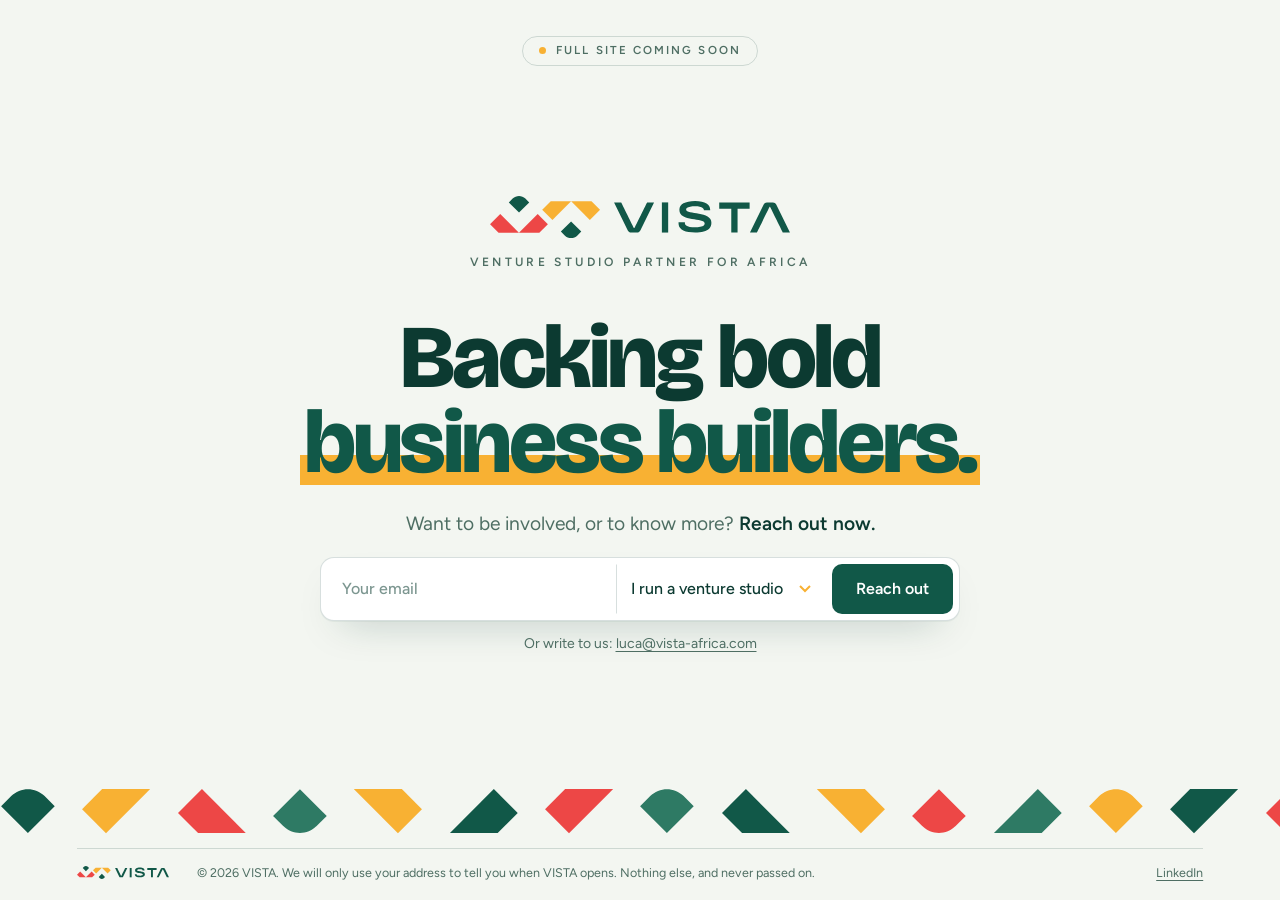
==== b/index.html @ e335570a "Deux variantes B Horizon et C Mosaique, polices hebergees sur place, QR code Summit" ====
<!doctype html>
<html lang="en">
<head>
<meta charset="utf-8">
<meta name="viewport" content="width=device-width, initial-scale=1, viewport-fit=cover">
<title>VISTA | Venture Studio Partner for Africa</title>
<meta name="description" content="VISTA, venture studio partner for Africa. Backing bold business builders.">
<meta name="robots" content="noindex,nofollow">
<meta property="og:title" content="VISTA | Venture Studio Partner for Africa">
<meta property="og:description" content="Backing bold business builders. Want to be involved, or to know more? Reach out now.">
<meta property="og:image" content="https://vista-africa.com/og.png">
<meta name="twitter:card" content="summary_large_image">
<link rel="icon" href="../favicon.svg" type="image/svg+xml">
<link rel="stylesheet" href="../fonts/fonts.css">
<style>
:root {
  --fond: #F3F6F1; --texte: #0C3A31; --doux: #4E6E63; --ligne: rgba(12,58,49,.16);
  --ambre: #F8B133; --rouge: #C8322F; --bouton: #115848; --bouton-texte: #FFFFFF;
  --display: "Bricolage Grotesque", "Arial Narrow", system-ui, sans-serif;
  --corps: "Figtree", system-ui, -apple-system, "Segoe UI", sans-serif;
}
* { box-sizing: border-box; margin: 0; }
html { overflow-x: clip; }
body { background: var(--fond); color: var(--texte); font-family: var(--corps); -webkit-font-smoothing: antialiased; min-height: 100svh; }
.page { min-height: 100svh; display: grid; grid-template-rows: auto 1fr auto auto; overflow: clip;
  padding: clamp(20px, 4vh, 40px) clamp(16px, 6vw, 96px) 0; }
.haut { display: flex; justify-content: center; }
main { align-self: center; text-align: center; max-width: 820px; justify-self: center; padding: 32px 0; }
.logo { width: clamp(200px, 24vw, 300px); height: auto; display: block; margin: 0 auto; }
.descripteur { margin-top: 16px; color: var(--doux); font: 600 12px/1.4 var(--corps); letter-spacing: .28em; text-transform: uppercase; }
h1 { margin-top: clamp(24px, 5vh, 44px); font: 800 clamp(46px, 7vw, 100px)/.95 var(--display); letter-spacing: -.035em; text-wrap: balance; }
h1 span { color: #115848; padding: 0 .04em;
  background: linear-gradient(transparent 62%, var(--ambre) 62%, var(--ambre) 90%, transparent 90%) no-repeat 0 0 / 100% 100%;
  -webkit-box-decoration-break: clone; box-decoration-break: clone; animation: trait .9s .35s cubic-bezier(.2,.8,.2,1) both; }
@keyframes trait { from { background-size: 0% 100%; } }
.ask { margin: clamp(18px, 3vh, 28px) auto 0; font-size: clamp(17px, 1.5vw, 20px); color: var(--doux); }
.ask strong { color: var(--texte); font-weight: 600; }
#inscription { margin: 22px auto 0; max-width: 640px; text-align: left; }
form { background: #FFFFFF; box-shadow: 0 1px 0 rgba(12,58,49,.05), 0 18px 40px -22px rgba(12,58,49,.35); }
input::placeholder { color: #7C9690; }
.merci { text-align: center; } .merci p:first-child { color: #115848; }
.ecrire { margin-top: 14px; font-size: 14px; color: var(--doux); text-align: center; }
.frise { margin: 0 calc(-1 * clamp(16px, 6vw, 96px)); overflow: hidden; padding: 6px 0 14px; }
.rail { display: flex; gap: clamp(14px, 2vw, 26px); width: max-content; animation: defile 70s linear infinite; align-items: flex-end; }
.rail .f { height: clamp(28px, 4vw, 46px); width: auto; flex: none; }
@keyframes defile { to { transform: translateX(-50%); } }
footer { display: flex; flex-wrap: wrap; align-items: center; gap: 10px 28px; border-top: 1px solid var(--ligne);
  padding: 16px 0 20px; font-size: 12.5px; color: var(--doux); }
footer .petit { width: 92px; height: auto; } footer .mention { flex: 1 1 380px; }
@media (prefers-reduced-motion: reduce) { .rail { animation: none; } h1 span { animation: none; } }

input, select, button { font: 500 16px/1 var(--corps); border-radius: 10px; height: 50px; }
input, select { width: 100%; min-width: 0; color: var(--texte); background: transparent; border: 1px solid transparent; padding: 0 14px; }
select { appearance: none; cursor: pointer; padding-right: 34px; border-left-color: var(--ligne); border-radius: 0 10px 10px 0;
  background: url("data:image/svg+xml,%3Csvg xmlns='http://www.w3.org/2000/svg' width='12' height='8'%3E%3Cpath d='M1 1l5 5 5-5' fill='none' stroke='%23F8B133' stroke-width='2'/%3E%3C/svg%3E") no-repeat right 12px center; }
select option { color: #0C3A31; }
input:focus-visible, select:focus-visible { outline: none; border-color: var(--ambre); }
button { border: 0; cursor: pointer; padding: 0 24px; white-space: nowrap; background: var(--bouton); color: var(--bouton-texte); font-weight: 600; transition: filter .2s, transform .2s; }
button:hover { filter: brightness(1.08); } button:active { transform: translateY(1px); }
button:focus-visible { outline: 2px solid var(--texte); outline-offset: 2px; }
form { display: grid; gap: 8px; grid-template-columns: minmax(0, 1.35fr) minmax(0, 1fr) auto; border: 1px solid var(--ligne); border-radius: 14px; padding: 6px; }
.merci { display: none; } .envoye form { display: none; } .envoye .merci { display: block; }
.merci p:first-child { font: 800 30px/1.1 var(--display); letter-spacing: -.02em; }
.merci p + p { margin-top: 6px; font-size: 18px; }
.erreur { margin-top: 10px; font-size: 14px; color: var(--rouge); display: none; } .echec .erreur { display: block; }
.sr { position: absolute; width: 1px; height: 1px; overflow: hidden; clip: rect(0 0 0 0); }
a { color: inherit; text-underline-offset: 3px; }
@media (max-width: 760px) {
  form { grid-template-columns: 1fr; }
  select { border-left-color: transparent; border-top: 1px solid var(--ligne); border-radius: 0; }
}

.bientot { display: inline-flex; align-items: center; gap: 10px; border: 1px solid var(--ligne); border-radius: 999px;
  padding: 8px 16px; font: 600 11.5px/1 var(--corps); letter-spacing: .18em; text-transform: uppercase; color: var(--doux); }
.bientot i { width: 7px; height: 7px; border-radius: 50%; background: var(--ambre); animation: pouls 2.4s ease-in-out infinite; }
@keyframes pouls { 0%, 100% { box-shadow: 0 0 0 0 rgba(248,177,51,.55); } 50% { box-shadow: 0 0 0 7px rgba(248,177,51,0); } }
@media (prefers-reduced-motion: reduce) { .bientot i { animation: none; } }
@media (max-width: 760px) { .descripteur { letter-spacing: .2em; } }

</style>
</head>
<body>
<div class="page">
  <div class="haut"><p class="bientot"><i aria-hidden="true"></i>Full site coming soon</p></div>
  <main>
    <img class="logo" src="../logo_vista_vert.svg" alt="VISTA" width="300" height="42">
    <p class="descripteur">Venture studio partner for Africa</p>
    <h1>Backing bold <span>business builders.</span></h1>
    <p class="ask">Want to be involved, or to know more? <strong>Reach out now.</strong></p>
    <div id="inscription">
      <form id="formulaire" novalidate>
        <label class="sr" for="email">Your email</label>
        <input id="email" name="email" type="email" placeholder="Your email" autocomplete="email" required>
        <label class="sr" for="role">I am…</label>
        <select id="role" name="role" required>
          <option>I run a venture studio</option>
          <option>I invest or fund</option>
          <option>Something else</option>
        </select>
        <button type="submit">Reach out</button>
      </form>
      <div class="merci" role="status" aria-live="polite">
        <p>Thank you.</p>
        <p>You will hear from us before anyone else.</p>
      </div>
      <p class="erreur" role="alert">That did not go through. Please write to us at the address below.</p>
    </div>
    <p class="ecrire">Or write to us: <a href="mailto:luca@vista-africa.com">luca@vista-africa.com</a></p>
  </main>
  <div class="frise" aria-hidden="true"><div class="rail"><svg class="f" viewBox="43.0 -1.0 49.8 41.0" aria-hidden="true"><path fill="#115848" d="M50.98-1.71h33.82v12.78c0,11.61-9.43,21.04-21.04,21.04h-12.78V-1.71h0Z" transform="translate(105.15 73.96) rotate(-135)"/></svg><svg class="f" viewBox="121.2 11.5 69.6 45.9" aria-hidden="true"><polygon fill="#F8B133" points="146.17 56.53 190.02 12.68 189.89 12.55 142.31 12.55 122.25 32.61 146.17 56.53"/></svg><svg class="f" viewBox="-1.0 41.6 69.6 46.0" aria-hidden="true"><polygon fill="#ED4746" points="23.92 42.71 0 66.62 20.06 86.68 67.64 86.68 67.76 86.55 23.92 42.71"/></svg><svg class="f" viewBox="165.0 59.1 49.8 41.0" aria-hidden="true"><path fill="#2E7A64" d="M172.97,67.12h33.82v12.78c0,11.61-9.43,21.04-21.04,21.04h-12.78v-33.82h0Z" transform="translate(115.04 -109.66) rotate(45)"/></svg><svg class="f" viewBox="189.0 11.5 69.6 45.9" aria-hidden="true"><polygon fill="#F8B133" points="233.86 56.53 257.78 32.61 237.72 12.55 190.14 12.55 190.02 12.68 233.86 56.53"/></svg><svg class="f" viewBox="66.8 41.6 69.6 46.0" aria-hidden="true"><polygon fill="#115848" points="111.61 42.71 67.76 86.55 67.89 86.68 115.47 86.68 135.53 66.62 111.61 42.71"/></svg><svg class="f" viewBox="121.2 11.5 69.6 45.9" aria-hidden="true"><polygon fill="#ED4746" points="146.17 56.53 190.02 12.68 189.89 12.55 142.31 12.55 122.25 32.61 146.17 56.53"/></svg><svg class="f" viewBox="43.0 -1.0 49.8 41.0" aria-hidden="true"><path fill="#2E7A64" d="M50.98-1.71h33.82v12.78c0,11.61-9.43,21.04-21.04,21.04h-12.78V-1.71h0Z" transform="translate(105.15 73.96) rotate(-135)"/></svg><svg class="f" viewBox="-1.0 41.6 69.6 46.0" aria-hidden="true"><polygon fill="#115848" points="23.92 42.71 0 66.62 20.06 86.68 67.64 86.68 67.76 86.55 23.92 42.71"/></svg><svg class="f" viewBox="189.0 11.5 69.6 45.9" aria-hidden="true"><polygon fill="#F8B133" points="233.86 56.53 257.78 32.61 237.72 12.55 190.14 12.55 190.02 12.68 233.86 56.53"/></svg><svg class="f" viewBox="165.0 59.1 49.8 41.0" aria-hidden="true"><path fill="#ED4746" d="M172.97,67.12h33.82v12.78c0,11.61-9.43,21.04-21.04,21.04h-12.78v-33.82h0Z" transform="translate(115.04 -109.66) rotate(45)"/></svg><svg class="f" viewBox="66.8 41.6 69.6 46.0" aria-hidden="true"><polygon fill="#2E7A64" points="111.61 42.71 67.76 86.55 67.89 86.68 115.47 86.68 135.53 66.62 111.61 42.71"/></svg><svg class="f" viewBox="43.0 -1.0 49.8 41.0" aria-hidden="true"><path fill="#F8B133" d="M50.98-1.71h33.82v12.78c0,11.61-9.43,21.04-21.04,21.04h-12.78V-1.71h0Z" transform="translate(105.15 73.96) rotate(-135)"/></svg><svg class="f" viewBox="121.2 11.5 69.6 45.9" aria-hidden="true"><polygon fill="#115848" points="146.17 56.53 190.02 12.68 189.89 12.55 142.31 12.55 122.25 32.61 146.17 56.53"/></svg><svg class="f" viewBox="-1.0 41.6 69.6 46.0" aria-hidden="true"><polygon fill="#ED4746" points="23.92 42.71 0 66.62 20.06 86.68 67.64 86.68 67.76 86.55 23.92 42.71"/></svg><svg class="f" viewBox="165.0 59.1 49.8 41.0" aria-hidden="true"><path fill="#2E7A64" d="M172.97,67.12h33.82v12.78c0,11.61-9.43,21.04-21.04,21.04h-12.78v-33.82h0Z" transform="translate(115.04 -109.66) rotate(45)"/></svg><svg class="f" viewBox="189.0 11.5 69.6 45.9" aria-hidden="true"><polygon fill="#115848" points="233.86 56.53 257.78 32.61 237.72 12.55 190.14 12.55 190.02 12.68 233.86 56.53"/></svg><svg class="f" viewBox="66.8 41.6 69.6 46.0" aria-hidden="true"><polygon fill="#F8B133" points="111.61 42.71 67.76 86.55 67.89 86.68 115.47 86.68 135.53 66.62 111.61 42.71"/></svg><svg class="f" viewBox="121.2 11.5 69.6 45.9" aria-hidden="true"><polygon fill="#ED4746" points="146.17 56.53 190.02 12.68 189.89 12.55 142.31 12.55 122.25 32.61 146.17 56.53"/></svg><svg class="f" viewBox="43.0 -1.0 49.8 41.0" aria-hidden="true"><path fill="#2E7A64" d="M50.98-1.71h33.82v12.78c0,11.61-9.43,21.04-21.04,21.04h-12.78V-1.71h0Z" transform="translate(105.15 73.96) rotate(-135)"/></svg><svg class="f" viewBox="-1.0 41.6 69.6 46.0" aria-hidden="true"><polygon fill="#F8B133" points="23.92 42.71 0 66.62 20.06 86.68 67.64 86.68 67.76 86.55 23.92 42.71"/></svg><svg class="f" viewBox="189.0 11.5 69.6 45.9" aria-hidden="true"><polygon fill="#115848" points="233.86 56.53 257.78 32.61 237.72 12.55 190.14 12.55 190.02 12.68 233.86 56.53"/></svg><svg class="f" viewBox="165.0 59.1 49.8 41.0" aria-hidden="true"><path fill="#ED4746" d="M172.97,67.12h33.82v12.78c0,11.61-9.43,21.04-21.04,21.04h-12.78v-33.82h0Z" transform="translate(115.04 -109.66) rotate(45)"/></svg><svg class="f" viewBox="66.8 41.6 69.6 46.0" aria-hidden="true"><polygon fill="#2E7A64" points="111.61 42.71 67.76 86.55 67.89 86.68 115.47 86.68 135.53 66.62 111.61 42.71"/></svg><svg class="f" viewBox="43.0 -1.0 49.8 41.0" aria-hidden="true"><path fill="#115848" d="M50.98-1.71h33.82v12.78c0,11.61-9.43,21.04-21.04,21.04h-12.78V-1.71h0Z" transform="translate(105.15 73.96) rotate(-135)"/></svg><svg class="f" viewBox="121.2 11.5 69.6 45.9" aria-hidden="true"><polygon fill="#F8B133" points="146.17 56.53 190.02 12.68 189.89 12.55 142.31 12.55 122.25 32.61 146.17 56.53"/></svg><svg class="f" viewBox="-1.0 41.6 69.6 46.0" aria-hidden="true"><polygon fill="#ED4746" points="23.92 42.71 0 66.62 20.06 86.68 67.64 86.68 67.76 86.55 23.92 42.71"/></svg><svg class="f" viewBox="165.0 59.1 49.8 41.0" aria-hidden="true"><path fill="#2E7A64" d="M172.97,67.12h33.82v12.78c0,11.61-9.43,21.04-21.04,21.04h-12.78v-33.82h0Z" transform="translate(115.04 -109.66) rotate(45)"/></svg><svg class="f" viewBox="189.0 11.5 69.6 45.9" aria-hidden="true"><polygon fill="#F8B133" points="233.86 56.53 257.78 32.61 237.72 12.55 190.14 12.55 190.02 12.68 233.86 56.53"/></svg><svg class="f" viewBox="66.8 41.6 69.6 46.0" aria-hidden="true"><polygon fill="#115848" points="111.61 42.71 67.76 86.55 67.89 86.68 115.47 86.68 135.53 66.62 111.61 42.71"/></svg><svg class="f" viewBox="121.2 11.5 69.6 45.9" aria-hidden="true"><polygon fill="#ED4746" points="146.17 56.53 190.02 12.68 189.89 12.55 142.31 12.55 122.25 32.61 146.17 56.53"/></svg><svg class="f" viewBox="43.0 -1.0 49.8 41.0" aria-hidden="true"><path fill="#2E7A64" d="M50.98-1.71h33.82v12.78c0,11.61-9.43,21.04-21.04,21.04h-12.78V-1.71h0Z" transform="translate(105.15 73.96) rotate(-135)"/></svg><svg class="f" viewBox="-1.0 41.6 69.6 46.0" aria-hidden="true"><polygon fill="#115848" points="23.92 42.71 0 66.62 20.06 86.68 67.64 86.68 67.76 86.55 23.92 42.71"/></svg><svg class="f" viewBox="189.0 11.5 69.6 45.9" aria-hidden="true"><polygon fill="#F8B133" points="233.86 56.53 257.78 32.61 237.72 12.55 190.14 12.55 190.02 12.68 233.86 56.53"/></svg><svg class="f" viewBox="165.0 59.1 49.8 41.0" aria-hidden="true"><path fill="#ED4746" d="M172.97,67.12h33.82v12.78c0,11.61-9.43,21.04-21.04,21.04h-12.78v-33.82h0Z" transform="translate(115.04 -109.66) rotate(45)"/></svg><svg class="f" viewBox="66.8 41.6 69.6 46.0" aria-hidden="true"><polygon fill="#2E7A64" points="111.61 42.71 67.76 86.55 67.89 86.68 115.47 86.68 135.53 66.62 111.61 42.71"/></svg><svg class="f" viewBox="43.0 -1.0 49.8 41.0" aria-hidden="true"><path fill="#F8B133" d="M50.98-1.71h33.82v12.78c0,11.61-9.43,21.04-21.04,21.04h-12.78V-1.71h0Z" transform="translate(105.15 73.96) rotate(-135)"/></svg><svg class="f" viewBox="121.2 11.5 69.6 45.9" aria-hidden="true"><polygon fill="#115848" points="146.17 56.53 190.02 12.68 189.89 12.55 142.31 12.55 122.25 32.61 146.17 56.53"/></svg><svg class="f" viewBox="-1.0 41.6 69.6 46.0" aria-hidden="true"><polygon fill="#ED4746" points="23.92 42.71 0 66.62 20.06 86.68 67.64 86.68 67.76 86.55 23.92 42.71"/></svg><svg class="f" viewBox="165.0 59.1 49.8 41.0" aria-hidden="true"><path fill="#2E7A64" d="M172.97,67.12h33.82v12.78c0,11.61-9.43,21.04-21.04,21.04h-12.78v-33.82h0Z" transform="translate(115.04 -109.66) rotate(45)"/></svg><svg class="f" viewBox="189.0 11.5 69.6 45.9" aria-hidden="true"><polygon fill="#115848" points="233.86 56.53 257.78 32.61 237.72 12.55 190.14 12.55 190.02 12.68 233.86 56.53"/></svg><svg class="f" viewBox="66.8 41.6 69.6 46.0" aria-hidden="true"><polygon fill="#F8B133" points="111.61 42.71 67.76 86.55 67.89 86.68 115.47 86.68 135.53 66.62 111.61 42.71"/></svg><svg class="f" viewBox="121.2 11.5 69.6 45.9" aria-hidden="true"><polygon fill="#ED4746" points="146.17 56.53 190.02 12.68 189.89 12.55 142.31 12.55 122.25 32.61 146.17 56.53"/></svg><svg class="f" viewBox="43.0 -1.0 49.8 41.0" aria-hidden="true"><path fill="#2E7A64" d="M50.98-1.71h33.82v12.78c0,11.61-9.43,21.04-21.04,21.04h-12.78V-1.71h0Z" transform="translate(105.15 73.96) rotate(-135)"/></svg><svg class="f" viewBox="-1.0 41.6 69.6 46.0" aria-hidden="true"><polygon fill="#F8B133" points="23.92 42.71 0 66.62 20.06 86.68 67.64 86.68 67.76 86.55 23.92 42.71"/></svg><svg class="f" viewBox="189.0 11.5 69.6 45.9" aria-hidden="true"><polygon fill="#115848" points="233.86 56.53 257.78 32.61 237.72 12.55 190.14 12.55 190.02 12.68 233.86 56.53"/></svg><svg class="f" viewBox="165.0 59.1 49.8 41.0" aria-hidden="true"><path fill="#ED4746" d="M172.97,67.12h33.82v12.78c0,11.61-9.43,21.04-21.04,21.04h-12.78v-33.82h0Z" transform="translate(115.04 -109.66) rotate(45)"/></svg><svg class="f" viewBox="66.8 41.6 69.6 46.0" aria-hidden="true"><polygon fill="#2E7A64" points="111.61 42.71 67.76 86.55 67.89 86.68 115.47 86.68 135.53 66.62 111.61 42.71"/></svg></div></div>
  <footer>
    <img class="petit" src="../logo_vista_vert.svg" alt="" width="92" height="13">
    <span class="mention">© 2026 VISTA. We will only use your address to tell you when VISTA opens. Nothing else, and never passed on.</span>
    <a href="https://www.linkedin.com/company/vista-africa/" target="_blank" rel="noopener">LinkedIn</a>
  </footer>
</div>
<script>
(function () {
  var ENVOI = "https://formsubmit.co/ajax/luca@vista-africa.com";
  var f = document.getElementById("formulaire");
  var bloc = document.getElementById("inscription");
  f.addEventListener("submit", function (e) {
    e.preventDefault();
    var email = f.email;
    if (!email.value || !email.checkValidity()) { email.focus(); email.style.borderColor = "#ED4746"; return; }
    var bouton = f.querySelector("button");
    bouton.disabled = true; bouton.textContent = "Sending…";
    bloc.classList.remove("echec");
    fetch(ENVOI, {
      method: "POST",
      headers: { "Content-Type": "application/json", "Accept": "application/json" },
      body: JSON.stringify({
        email: email.value, role: f.role.value,
        _subject: "VISTA teaser: new sign-up (" + f.role.value + ")",
        _replyto: email.value, _template: "table", _captcha: "false"
      })
    }).then(function (r) { return r.json(); }).then(function (d) {
      if (String(d.success) === "true") { bloc.classList.add("envoye"); }
      else { throw new Error(d.message || "refus"); }
    }).catch(function () {
      bloc.classList.add("echec"); bouton.disabled = false; bouton.textContent = "Reach out";
    });
  });
  f.email.addEventListener("input", function () { this.style.borderColor = ""; });
})();
</script>
</body>
</html>
---- fonts/fonts.css ----
@font-face {
  font-family: 'Bricolage Grotesque';
  font-style: normal;
  font-weight: 600;
  font-stretch: 100%;
  font-display: swap;
  src: url(BricolageGrotesque-600-latin-ext.woff2) format('woff2');
  unicode-range: U+0100-02BA, U+02BD-02C5, U+02C7-02CC, U+02CE-02D7, U+02DD-02FF, U+0304, U+0308, U+0329, U+1D00-1DBF, U+1E00-1E9F, U+1EF2-1EFF, U+2020, U+20A0-20AB, U+20AD-20C0, U+2113, U+2C60-2C7F, U+A720-A7FF;
}
@font-face {
  font-family: 'Bricolage Grotesque';
  font-style: normal;
  font-weight: 600;
  font-stretch: 100%;
  font-display: swap;
  src: url(BricolageGrotesque-600-latin.woff2) format('woff2');
  unicode-range: U+0000-00FF, U+0131, U+0152-0153, U+02BB-02BC, U+02C6, U+02DA, U+02DC, U+0304, U+0308, U+0329, U+2000-206F, U+20AC, U+2122, U+2191, U+2193, U+2212, U+2215, U+FEFF, U+FFFD;
}
@font-face {
  font-family: 'Bricolage Grotesque';
  font-style: normal;
  font-weight: 800;
  font-stretch: 100%;
  font-display: swap;
  src: url(BricolageGrotesque-800-latin-ext.woff2) format('woff2');
  unicode-range: U+0100-02BA, U+02BD-02C5, U+02C7-02CC, U+02CE-02D7, U+02DD-02FF, U+0304, U+0308, U+0329, U+1D00-1DBF, U+1E00-1E9F, U+1EF2-1EFF, U+2020, U+20A0-20AB, U+20AD-20C0, U+2113, U+2C60-2C7F, U+A720-A7FF;
}
@font-face {
  font-family: 'Bricolage Grotesque';
  font-style: normal;
  font-weight: 800;
  font-stretch: 100%;
  font-display: swap;
  src: url(BricolageGrotesque-800-latin.woff2) format('woff2');
  unicode-range: U+0000-00FF, U+0131, U+0152-0153, U+02BB-02BC, U+02C6, U+02DA, U+02DC, U+0304, U+0308, U+0329, U+2000-206F, U+20AC, U+2122, U+2191, U+2193, U+2212, U+2215, U+FEFF, U+FFFD;
}
@font-face {
  font-family: 'Figtree';
  font-style: normal;
  font-weight: 400;
  font-display: swap;
  src: url(Figtree-400-latin-ext.woff2) format('woff2');
  unicode-range: U+0100-02BA, U+02BD-02C5, U+02C7-02CC, U+02CE-02D7, U+02DD-02FF, U+0304, U+0308, U+0329, U+1D00-1DBF, U+1E00-1E9F, U+1EF2-1EFF, U+2020, U+20A0-20AB, U+20AD-20C0, U+2113, U+2C60-2C7F, U+A720-A7FF;
}
@font-face {
  font-family: 'Figtree';
  font-style: normal;
  font-weight: 400;
  font-display: swap;
  src: url(Figtree-400-latin.woff2) format('woff2');
  unicode-range: U+0000-00FF, U+0131, U+0152-0153, U+02BB-02BC, U+02C6, U+02DA, U+02DC, U+0304, U+0308, U+0329, U+2000-206F, U+20AC, U+2122, U+2191, U+2193, U+2212, U+2215, U+FEFF, U+FFFD;
}
@font-face {
  font-family: 'Figtree';
  font-style: normal;
  font-weight: 500;
  font-display: swap;
  src: url(Figtree-500-latin-ext.woff2) format('woff2');
  unicode-range: U+0100-02BA, U+02BD-02C5, U+02C7-02CC, U+02CE-02D7, U+02DD-02FF, U+0304, U+0308, U+0329, U+1D00-1DBF, U+1E00-1E9F, U+1EF2-1EFF, U+2020, U+20A0-20AB, U+20AD-20C0, U+2113, U+2C60-2C7F, U+A720-A7FF;
}
@font-face {
  font-family: 'Figtree';
  font-style: normal;
  font-weight: 500;
  font-display: swap;
  src: url(Figtree-500-latin.woff2) format('woff2');
  unicode-range: U+0000-00FF, U+0131, U+0152-0153, U+02BB-02BC, U+02C6, U+02DA, U+02DC, U+0304, U+0308, U+0329, U+2000-206F, U+20AC, U+2122, U+2191, U+2193, U+2212, U+2215, U+FEFF, U+FFFD;
}
@font-face {
  font-family: 'Figtree';
  font-style: normal;
  font-weight: 600;
  font-display: swap;
  src: url(Figtree-600-latin-ext.woff2) format('woff2');
  unicode-range: U+0100-02BA, U+02BD-02C5, U+02C7-02CC, U+02CE-02D7, U+02DD-02FF, U+0304, U+0308, U+0329, U+1D00-1DBF, U+1E00-1E9F, U+1EF2-1EFF, U+2020, U+20A0-20AB, U+20AD-20C0, U+2113, U+2C60-2C7F, U+A720-A7FF;
}
@font-face {
  font-family: 'Figtree';
  font-style: normal;
  font-weight: 600;
  font-display: swap;
  src: url(Figtree-600-latin.woff2) format('woff2');
  unicode-range: U+0000-00FF, U+0131, U+0152-0153, U+02BB-02BC, U+02C6, U+02DA, U+02DC, U+0304, U+0308, U+0329, U+2000-206F, U+20AC, U+2122, U+2191, U+2193, U+2212, U+2215, U+FEFF, U+FFFD;
}
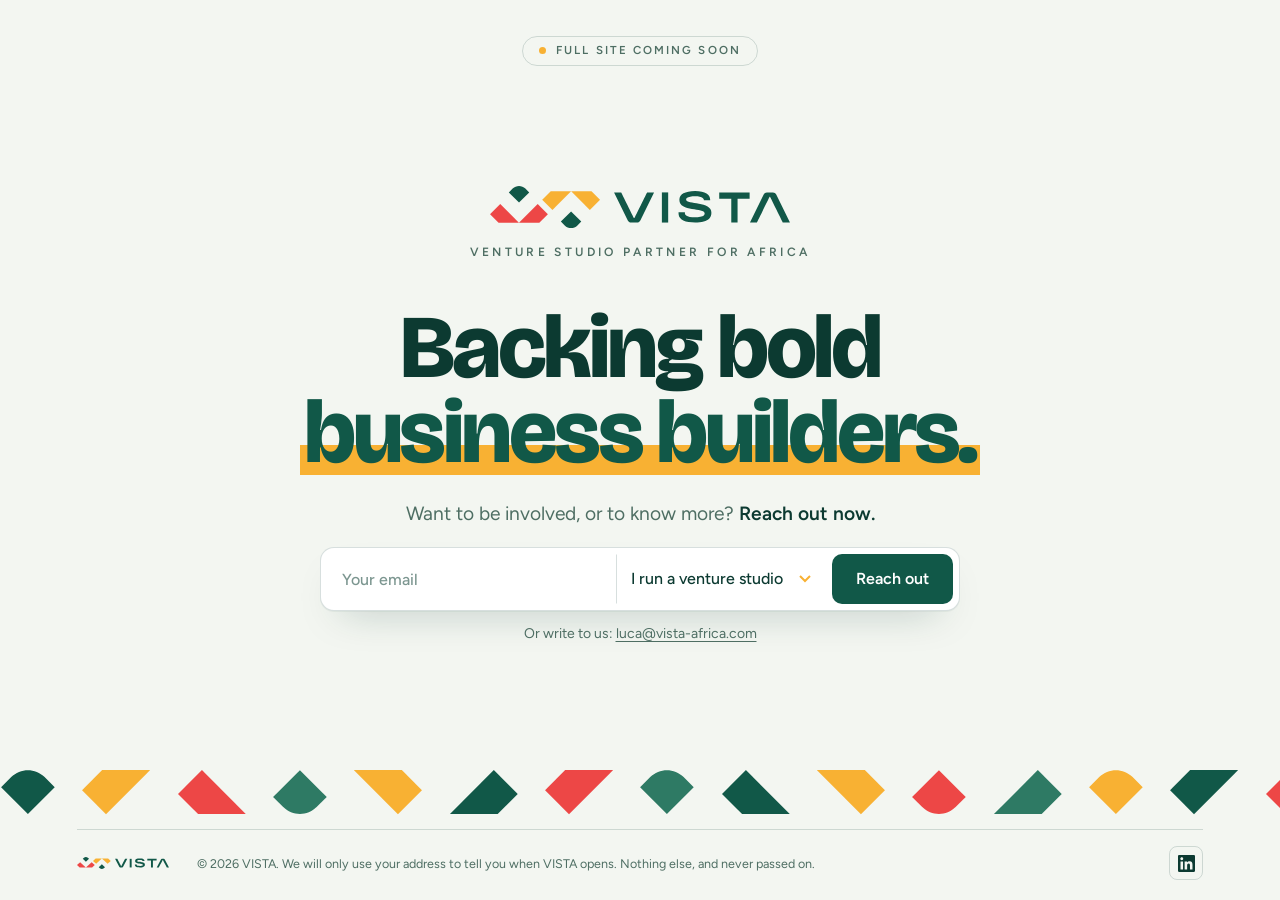
==== commit 8ff57406: "Icône LinkedIn dans le pied de page des trois versions" ====
--- a/b/index.html
+++ b/b/index.html
@@ -76,6 +76,11 @@
 @keyframes pouls { 0%, 100% { box-shadow: 0 0 0 0 rgba(248,177,51,.55); } 50% { box-shadow: 0 0 0 7px rgba(248,177,51,0); } }
 @media (prefers-reduced-motion: reduce) { .bientot i { animation: none; } }
 @media (max-width: 760px) { .descripteur { letter-spacing: .2em; } }
+.li { display: inline-grid; place-items: center; width: 34px; height: 34px; border-radius: 8px; color: var(--texte); border: 1px solid var(--ligne); transition: color .2s, border-color .2s, transform .2s; }
+.li svg { width: 17px; height: 17px; }
+.li:hover { color: var(--ambre); border-color: var(--ambre); transform: translateY(-1px); }
+.li:focus-visible { outline: 2px solid var(--ambre); outline-offset: 2px; }
+
 
 </style>
 </head>
@@ -111,7 +116,7 @@
   <footer>
     <img class="petit" src="../logo_vista_vert.svg" alt="" width="92" height="13">
     <span class="mention">© 2026 VISTA. We will only use your address to tell you when VISTA opens. Nothing else, and never passed on.</span>
-    <a href="https://www.linkedin.com/company/vista-africa/" target="_blank" rel="noopener">LinkedIn</a>
+    <a class="li" href="https://www.linkedin.com/company/vista-africa/" target="_blank" rel="noopener" aria-label="VISTA on LinkedIn"><svg viewBox="0 0 24 24" aria-hidden="true"><path fill="currentColor" d="M20.447 20.452h-3.554v-5.569c0-1.328-.027-3.037-1.852-3.037-1.853 0-2.136 1.445-2.136 2.939v5.667H9.351V9h3.414v1.561h.046c.477-.9 1.637-1.85 3.37-1.85 3.601 0 4.267 2.37 4.267 5.455v6.286zM5.337 7.433c-1.144 0-2.063-.926-2.063-2.065 0-1.138.92-2.063 2.063-2.063 1.14 0 2.064.925 2.064 2.063 0 1.139-.925 2.065-2.064 2.065zm1.782 13.019H3.555V9h3.564v11.452zM22.225 0H1.771C.792 0 0 .774 0 1.729v20.542C0 23.227.792 24 1.771 24h20.451C23.2 24 24 23.227 24 22.271V1.729C24 .774 23.2 0 22.222 0h.003z"/></svg></a>
   </footer>
 </div>
 <script>
